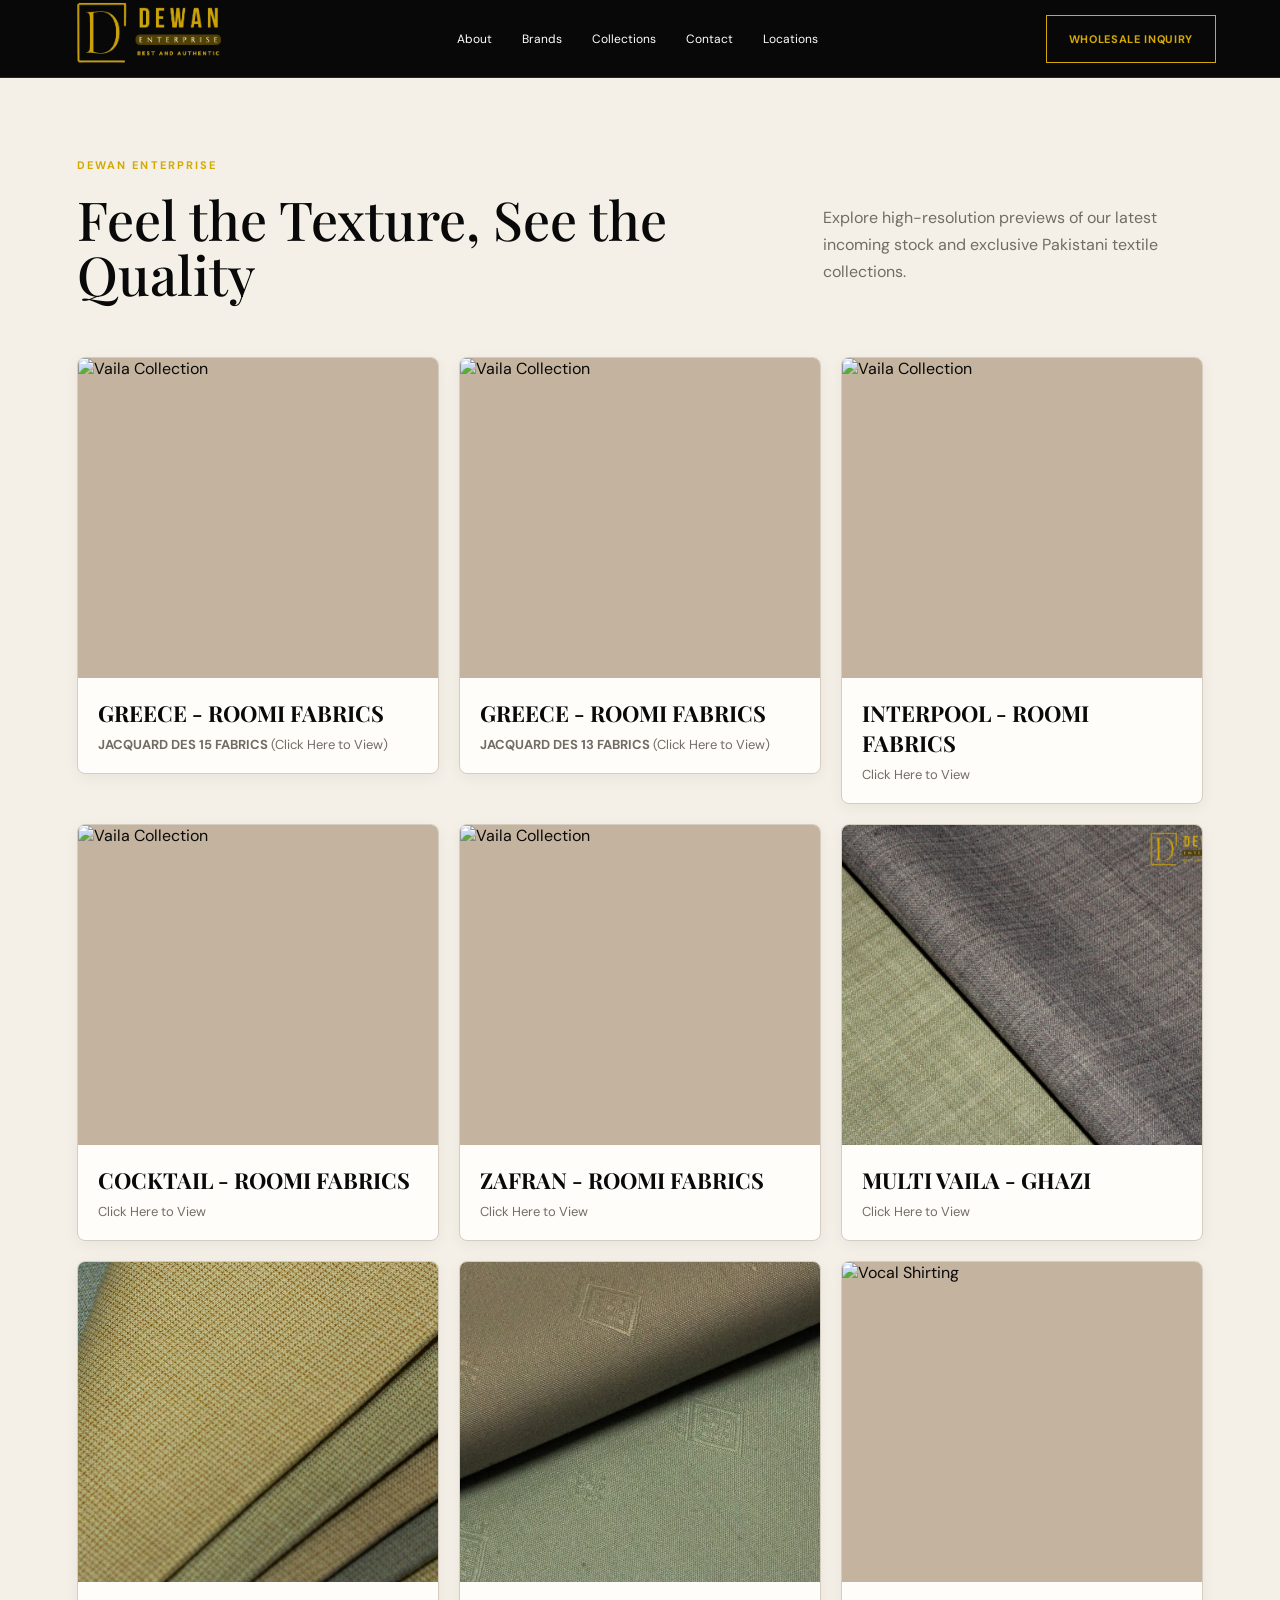
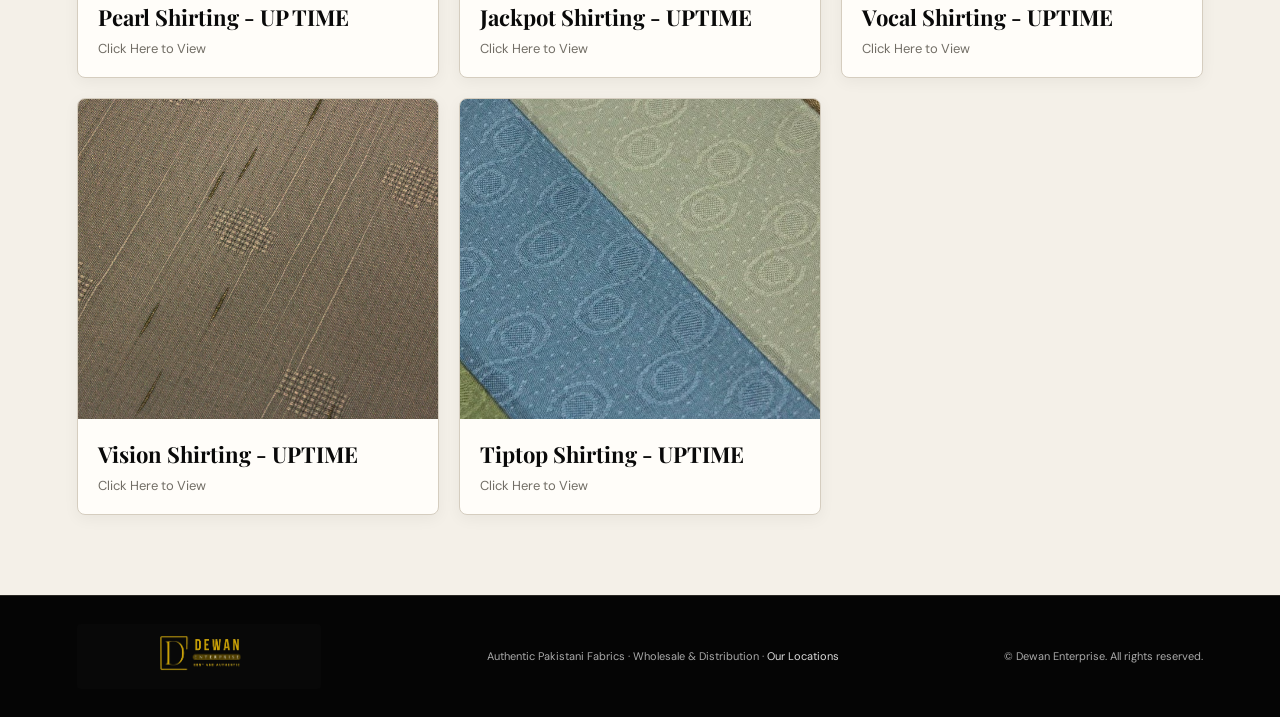
==== photos.html @ 215a7479 "Add files via upload" ====
<!DOCTYPE html>
<html lang="en">
<head>
<meta charset="UTF-8">
<meta name="viewport" content="width=device-width, initial-scale=1.0">
<title>Collection Photo Album | DEWAN ENTERPRISE</title>
<link rel="preconnect" href="https://fonts.googleapis.com">
<link rel="preconnect" href="https://fonts.gstatic.com" crossorigin>
<link href="https://fonts.googleapis.com/css2?family=DM+Sans:wght@400;500;600;700&family=Playfair+Display:wght@500;600&display=swap" rel="stylesheet">
<link rel="stylesheet" href="style.css">
<style>
  .photo-gallery-section {
    padding: 80px 6%;
    background: var(--paper);
    min-height: calc(100vh - 200px);
  }
  .photo-grid {
    display: grid;
    grid-template-columns: repeat(3, 1fr);
    gap: 20px;
    margin-top: 40px;
  }
  .photo-card {
    background: var(--white);
    border: 1px solid var(--line);
    border-radius: 8px;
    overflow: hidden;
    box-shadow: 0 4px 15px rgba(0,0,0,0.05);
    transition: transform 0.3s ease;
  }
  .photo-card:hover {
    transform: translateY(-4px);
  }
  .photo-container {
    width: 100%;
    height: 320px;
    overflow: hidden;
    position: relative;
    background: #c4b39e;
  }
  .photo-container img {
    width: 100%;
    height: 100%;
    object-fit: cover;
    transition: transform 0.5s ease;
  }
  .photo-card:hover .photo-container img {
    transform: scale(1.05);
  }
  .photo-info {
    padding: 20px;
  }
  .photo-info h3 {
    font-family: "Playfair Display", serif;
    font-size: 22px;
    margin: 0 0 8px;
    color: var(--ink);
  }
  .photo-info p {
    font-size: 13px;
    color: var(--muted);
    margin: 0;
  }
  @media(max-width: 850px) {
    .photo-grid {
      grid-template-columns: 1fr 1fr;
    }
  }
  @media(max-width: 520px) {
    .photo-grid {
      grid-template-columns: 1fr;
    }
  }
</style>
</head>
<body>

<header class="nav">
  <a class="brand" href="index.html"><img src="dewan-logo.png" alt="Dewan Enterprise" style="height: 180px;"></a>
  <nav>
    <a href="index.html#about">About</a>
    <a href="index.html#brands">Brands</a>
    <a href="index.html#collections">Collections</a>
    <a href="index.html#contact">Contact</a>
    <a href="index.html#locations">Locations</a>
  </nav>
  <a class="nav-btn women-btn" href="index.html#contact">Wholesale Inquiry</a>
  <button class="menu" aria-label="Open menu">☰</button>
</header>

<main class="photo-gallery-section">
  <div class="section-head">
    <div>
      <p class="eyebrow">DEWAN ENTERPRISE</p>
      <h2>Feel the Texture, See the Quality</h2>
    </div>
    <p>Explore high-resolution previews of our latest incoming stock and exclusive Pakistani textile collections.</p>
  </div>

  <div class="photo-grid">


    <a href="https://www.facebook.com/share/p/1GxtsASLrL/" target="_blank" rel="noopener" class="photo-card-link">
  <div class="photo-card">
    <div class="photo-container">
      <img src="greece des 15.png" alt="Vaila Collection">
    </div>
    <div class="photo-info">
      <h3>GREECE - ROOMI FABRICS</h3>
      <p><b>JACQUARD DES 15 FABRICS</b> (Click Here to View)</p>
    </div>
  </div>
</a>

         <!-- Photo Item 1 -->
<a href="https://www.facebook.com/share/p/1GxtsASLrL/" target="_blank" rel="noopener" class="photo-card-link">
  <div class="photo-card">
    <div class="photo-container">
      <img src="greece des 13.png" alt="Vaila Collection">
    </div>
    <div class="photo-info">
      <h3>GREECE - ROOMI FABRICS</h3>
      <p><b>JACQUARD DES 13 FABRICS</b> (Click Here to View)</p>
    </div>
  </div>
</a>

     <!-- Photo Item 1 -->
<a href="https://www.facebook.com/share/p/1DWTEoLNBA/" target="_blank" rel="noopener" class="photo-card-link">
  <div class="photo-card">
    <div class="photo-container">
      <img src="interpool.png" alt="Vaila Collection">
    </div>
    <div class="photo-info">
      <h3>INTERPOOL - ROOMI FABRICS</h3>
      <p>Click Here to View</p>
    </div>
  </div>
</a>

     <!-- Photo Item 1 -->
<a href="https://www.facebook.com/share/p/1DWTEoLNBA/" target="_blank" rel="noopener" class="photo-card-link">
  <div class="photo-card">
    <div class="photo-container">
      <img src="cocktail.png" alt="Vaila Collection">
    </div>
    <div class="photo-info">
      <h3>COCKTAIL - ROOMI FABRICS</h3>
      <p>Click Here to View</p>
    </div>
  </div>
</a>


    <!-- Photo Item 1 -->
<a href="https://www.facebook.com/share/p/19i4uq1xw4/" target="_blank" rel="noopener" class="photo-card-link">
  <div class="photo-card">
    <div class="photo-container">
      <img src="zafran.png" alt="Vaila Collection">
    </div>
    <div class="photo-info">
      <h3>ZAFRAN - ROOMI FABRICS</h3>
      <p>Click Here to View</p>
    </div>
  </div>
</a>

    <!-- Photo Item 1 -->
<a href="https://www.facebook.com/share/p/1QkZ2835zs/" target="_blank" rel="noopener" class="photo-card-link">
  <div class="photo-card">
    <div class="photo-container">
      <img src="Vaila 13.png" alt="Vaila Collection">
    </div>
    <div class="photo-info">
      <h3>MULTI VAILA - GHAZI</h3>
      <p>Click Here to View</p>
    </div>
  </div>
</a>
    <!-- Photo Item 2 -->
<a href="https://www.facebook.com/share/p/1Dug1Wk8YZ/" target="_blank" rel="noopener" class="photo-card-link">     
    <div class="photo-card">
      <div class="photo-container">
        <img src="Pearl 7.png" alt="Pearl Shirting">
      </div>
      <div class="photo-info">
        <h3>Pearl Shirting - UP TIME</h3>
        <p>Click Here to View</p>
      </div>
    </div>
</a>    


    <!-- Photo Item 3 -->
<a href="https://www.facebook.com/share/p/1CEDGUFzSy/" target="_blank" rel="noopener" class="photo-card-link">    
    <div class="photo-card">
      <div class="photo-container">
        <img src="jackpot.jpg" alt="Jackpot Shirting">
      </div>
      <div class="photo-info">
        <h3>Jackpot Shirting - UPTIME</h3>
        <p>Click Here to View</p>
      </div>
    </div>
</a>  


    <!-- Photo Item 4 -->
<a href="https://www.facebook.com/share/p/1EqZQXg1Lo/" target="_blank" rel="noopener" class="photo-card-link">  
    <div class="photo-card">
      <div class="photo-container">
        <img src="Vocal.jpg" alt="Vocal Shirting">
      </div>
      <div class="photo-info">
        <h3>Vocal Shirting - UPTIME</h3>
        <p>Click Here to View</p>
      </div>
    </div>
</a> 


    <!-- Photo Item 5 -->
<a href="https://www.facebook.com/share/p/1DpawPAc8u/" target="_blank" rel="noopener" class="photo-card-link">
    <div class="photo-card">
      <div class="photo-container">
        <img src="vs 7.png" alt="Vision Shirting">
      </div>
      <div class="photo-info">
        <h3>Vision Shirting - UPTIME</h3>
        <p>Click Here to View</p>
      </div>
    </div>
</a>  


    <!-- Photo Item 6 -->
<a href="https://www.facebook.com/share/p/19mMLnE2Tw/" target="_blank" rel="noopener" class="photo-card-link">   
    <div class="photo-card">
      <div class="photo-container">
        <img src="tiptop.jpg" alt="Tiptop Shirting">
      </div>
      <div class="photo-info">
        <h3>Tiptop Shirting - UPTIME</h3>
        <p>Click Here to View</p>
      </div>
    </div>
</a>      
  </div>
</main>

<footer>
  <div class="footer-brand"><img src="dewan-logo.png" alt="Dewan Enterprise" style="width: 220px;"></div>
  <p>Authentic Pakistani Fabrics · Wholesale & Distribution · <a href="index.html#locations">Our Locations</a></p>
  <p>© Dewan Enterprise. All rights reserved.</p>
</footer>

<script>
const menu=document.querySelector(".menu"), nav=document.querySelector("nav");
menu.addEventListener("click",()=>nav.classList.toggle("open"));
document.querySelectorAll("nav a").forEach(a=>a.addEventListener("click",()=>nav.classList.remove("open")));
</script>
</body>
</html>
---- style.css ----
:root{--ink:#090909;--gold:#d4a900;--gold2:#9b7600;--paper:#f4f0e8;--muted:#716d65;--line:#d5cdbf;--white:#fffdf9}*{box-sizing:border-box}html{scroll-behavior:smooth}body{margin:0;background:var(--paper);color:var(--ink);font-family:"DM Sans",sans-serif}a{text-decoration:none;color:inherit}.nav{height:78px;padding:0 5%;display:flex;align-items:center;justify-content:space-between;border-bottom:1px solid #292722;background:#080808;color:#fff;position:sticky;top:0;z-index:20}.brand img{width:165px;height:58px;object-fit:contain}.nav nav{display:flex;gap:30px;font-size:12px}.nav nav a:hover{color:var(--gold)}.nav-btn{padding:13px 20px;border:1px solid var(--gold);font-size:11px;font-weight:700;letter-spacing:.04em;color:var(--gold)}.menu{display:none;border:0;background:none;color:#fff;font-size:22px}.hero{min-height:calc(100vh - 78px);position:relative;overflow:hidden;background:#050505;color:#fff;display:flex;align-items:center}.hero-image{position:absolute;inset:0}.hero-image img{width:100%;height:100%;object-fit:cover;object-position:center}.hero-overlay{position:absolute;inset:0;background:linear-gradient(90deg,rgba(0,0,0,.88) 0%,rgba(0,0,0,.7) 35%,rgba(0,0,0,.18) 72%,rgba(0,0,0,.15) 100%)}.hero-copy{position:relative;z-index:2;width:52%;padding:7% 0 7% 8%;max-width:780px}.eyebrow{font-size:11px;letter-spacing:.19em;font-weight:700;color:var(--gold);margin:0 0 20px}.hero h1{font-family:"Playfair Display",serif;font-weight:500;font-size:clamp(54px,6.5vw,94px);line-height:.92;margin:0 0 25px;text-transform:uppercase}.hero h1 span{color:var(--gold)}.lead{max-width:590px;font-size:17px;line-height:1.7;color:#d7d3cc}.actions{display:flex;gap:12px;margin:35px 0}.btn{padding:14px 21px;border:1px solid var(--gold);font-size:11px;font-weight:700;letter-spacing:.04em}.btn.primary{background:var(--gold);color:#080808}.btn.ghost{color:#fff;background:transparent}.trust{display:flex;gap:22px;flex-wrap:wrap;color:#ddd8d0;font-size:10px;text-transform:uppercase;letter-spacing:.08em}.trust span:before{content:"•";color:var(--gold);margin-right:8px}.marquee{background:#080808;color:#fff;border-top:1px solid #382c0a;border-bottom:1px solid #382c0a;padding:17px 6%;display:flex;justify-content:space-between;gap:20px;overflow:hidden;font-size:10px;letter-spacing:.18em}.section{padding:110px 6%}.about{display:grid;grid-template-columns:1fr 1fr;gap:12%;background:var(--white)}h2{font-family:"Playfair Display",serif;font-size:clamp(38px,4.2vw,62px);font-weight:500;line-height:1.02;margin:0;max-width:750px}.about-text p{font-size:17px;line-height:1.8;color:var(--muted);max-width:610px}.text-link{display:inline-block;margin-top:20px;font-size:13px;font-weight:700;border-bottom:1px solid var(--gold);padding-bottom:5px}.brands{background:var(--paper)}.section-head{display:flex;justify-content:space-between;align-items:end;gap:60px;margin-bottom:55px}.section-head>p{max-width:380px;color:var(--muted);line-height:1.7}.brand-grid{display:grid;grid-template-columns:repeat(4,1fr);border-top:1px solid var(--line);border-left:1px solid var(--line)}.brand-grid article{min-height:270px;padding:32px;border-right:1px solid var(--line);border-bottom:1px solid var(--line)}.brand-mark{height:100px;display:flex;align-items:center;justify-content:center;gap:5px;flex-direction:column;text-align:center;font-family:"Playfair Display";font-size:28px;color:var(--gold2);border-bottom:1px solid var(--line);margin-bottom:25px}.brand-mark small{font-family:"DM Sans";font-size:8px;line-height:1.35;letter-spacing:.15em}.brand-grid h3{margin:0 0 8px;font-size:16px}.brand-grid p{font-size:13px;line-height:1.6;color:var(--muted)}.collections{background:var(--white)}.collection-grid{display:grid;grid-template-columns:repeat(3,1fr);gap:18px}.product{min-height:240px;position:relative;overflow:hidden;background:#c4b39e}.product:before{content:"";position:absolute;inset:0;background:repeating-linear-gradient(115deg,rgba(255,255,255,.22) 0 2px,transparent 2px 11px),linear-gradient(145deg,#9d886e,#ded2c0 52%,#897258);transition:transform .6s}.p2:before{background:repeating-linear-gradient(80deg,rgba(255,255,255,.2) 0 3px,transparent 3px 14px),linear-gradient(145deg,#d4c5b0,#9c8a72 52%,#e0d7ca)}.p3:before{background:repeating-linear-gradient(105deg,rgba(255,255,255,.24) 0 2px,transparent 2px 12px),linear-gradient(145deg,#8c7962,#cbbca7 55%,#a38d73)}.product:hover:before{transform:scale(1.06)}.product-info{position:absolute;left:0;right:0;bottom:0;padding:30px;color:#fff;background:linear-gradient(transparent,rgba(10,8,6,.88))}.product-info small{font-size:9px;letter-spacing:.15em}.product-info h3{font-family:"Playfair Display";font-size:38px;margin:8px 0}.product-info p{font-size:12px}.product-info a{font-size:12px;font-weight:700;border-bottom:1px solid #fff}.why{display:grid;grid-template-columns:.8fr 1.2fr;gap:9%;background:#ded4c5}.features{display:grid;grid-template-columns:1fr 1fr;gap:0;border-top:1px solid #bdb2a2}.features div{padding:30px 20px 35px 0;border-bottom:1px solid #bdb2a2}.features div:nth-child(odd){padding-right:40px;border-right:1px solid #bdb2a2}.features div:nth-child(even){padding-left:40px}.features b{font-size:11px;color:var(--gold2)}.features h3{font-size:18px;margin:18px 0 8px}.features p{font-size:13px;line-height:1.65;color:var(--muted)}.cta{padding:90px 6%;display:grid;grid-template-columns:1.3fr .7fr;gap:8%;background:#080808;color:#fff}.cta .eyebrow{color:var(--gold)}.cta h2{max-width:700px}.cta p:not(.eyebrow){color:#bdb8b0;line-height:1.7;max-width:650px}.contact-box{display:flex;flex-direction:column;justify-content:center;gap:12px}.contact-btn{background:var(--gold);color:#080808;padding:16px 20px;text-align:center;font-size:12px;font-weight:700}.contact-btn.alt{background:transparent;color:#fff;border:1px solid var(--gold)}.contact-note{font-size:10px!important;color:#888!important}.footer-brand img{width:150px;height:52px;object-fit:contain}.footer-brand{background:#080808;padding:5px 12px;border-radius:4px}footer{padding:28px 6%;display:flex;justify-content:space-between;align-items:center;gap:20px;font-size:11px;color:#aaa;background:#050505;border-top:1px solid #292722}footer p{margin:0}


/* Locations */
.locations{background:var(--paper)}
.location-grid{display:grid;grid-template-columns:1fr 1fr;gap:18px}
.location-card{padding:42px;background:var(--white);border:1px solid var(--line);min-height:290px;position:relative}
.location-card:before{content:"";position:absolute;top:0;left:0;width:58px;height:2px;background:var(--gold)}
.location-label{font-size:10px;letter-spacing:.18em;font-weight:700;color:var(--gold2);margin:0 0 20px}
.location-card h3{font-family:"Playfair Display",serif;font-size:34px;font-weight:500;margin:0 0 18px}
.location-card>p:not(.location-label){font-size:15px;line-height:1.8;color:var(--muted);margin:0}
.location-contact{display:flex;flex-direction:column;gap:8px;margin-top:24px;padding-top:20px;border-top:1px solid var(--line)}
.location-contact a{font-size:13px;color:var(--ink);font-weight:600}
.location-contact a:hover{color:var(--gold2)}
footer a{color:#ddd}
footer a:hover{color:var(--gold)}
@media(max-width:850px){.nav{height:68px}.nav nav{display:none;position:absolute;top:68px;left:0;right:0;background:#080808;padding:22px 6%;flex-direction:column;border-bottom:1px solid #382c0a}.nav nav.open{display:flex}.nav-btn{display:none}.menu{display:block}.hero{min-height:680px}.hero-image img{object-position:60% center}.hero-overlay{background:linear-gradient(90deg,rgba(0,0,0,.93),rgba(0,0,0,.55))}.hero-copy{width:85%;padding:70px 6%}.section{padding:75px 6%}.brand-grid{grid-template-columns:1fr 1fr}.collection-grid,.about,.why,.cta,.location-grid{grid-template-columns:1fr}.product{min-height:480px}.section-head{display:block}.section-head>p{margin-top:25px}.why{gap:50px}.cta{gap:45px}.women-inner{padding:35px 28px;flex-direction:column;align-items:flex-start}.women-btn{width:100%;text-align:center}footer{flex-direction:column;align-items:flex-start}}@media(max-width:520px){.brand img{width:135px}.hero{min-height:640px}.hero h1{font-size:49px}.hero-copy{width:100%;padding:55px 6%}.lead{font-size:15px}.brand-grid{grid-template-columns:1fr}.marquee{justify-content:flex-start;flex-wrap:wrap}.trust{gap:12px}.features{grid-template-columns:1fr}.features div:nth-child(odd){border-right:0;padding-right:0}.features div:nth-child(even){padding-left:0}.actions{flex-wrap:wrap}}
.wholesale-btn:hover {
  background: var(--gold);
  color: #080808;
}
/* Separate Women Section */
.women-section{
  padding:75px 6%;
  background:#11100e;
  color:#fff;
  border-top:1px solid #382c0a;
  border-bottom:1px solid #382c0a;
}
.women-inner{
  max-width:1200px;
  margin:0 auto;
  padding:42px 48px;
  display:flex;
  align-items:center;
  justify-content:space-between;
  gap:45px;
  border:1px solid #5a4708;
  background:linear-gradient(135deg,#15130f,#090909);
}
.women-inner h2{
  font-size:clamp(34px,4vw,54px);
  color:#fff;
  margin:0 0 14px;
}
.women-inner>div>p:not(.eyebrow){
  max-width:600px;
  margin:0;
  color:#bdb8b0;
  line-height:1.7;
  font-size:14px;
}
.women-btn{
  flex-shrink:0;
  padding:16px 22px;
  border:1px solid var(--gold);
  color:var(--gold);
  font-size:11px;
  font-weight:700;
  letter-spacing:.06em;
  text-transform:uppercase;
  transition:all .25s ease;
}
.women-btn:hover{
  background:var(--gold);
  color:#080808;
}
.bold-eyebrow {
  font-weight: 900 !important;
  letter-spacing: 0.22em;
  -webkit-text-stroke: 0.4px var(--gold);
}

/* Centered & Larger Pill Button */
.video-btn-wrapper {
  display: flex;
  justify-content: center;
  align-items: center;
  margin: 50px auto 30px; /* Generous spacing top and bottom */
  width: 100%;
}

.collection-watch-btn {
  display: inline-flex;
  align-items: center;
  gap: 22px;
  background: #1c1a17;
  border: 1px solid #3d3527;
  border-radius: 60px; /* Fully rounded pill shape */
  padding: 16px 20px 16px 36px; /* Larger padding for a bigger pill */
  text-decoration: none;
  transition: all 0.3s ease;
  box-shadow: 0 8px 25px rgba(0, 0, 0, 0.25); /* Enhanced soft shadow */
}

.collection-watch-btn span {
  color: var(--gold);
  font-family: "DM Sans", sans-serif;
  font-size: 17px; /* Increased font size */
  font-weight: 700;
  line-height: 1.3;
  text-align: center; /* Centered multi-line text */
}

.arrow-circle {
  width: 52px; /* Scaled up circle button */
  height: 52px;
  background: #8b8373;
  border-radius: 50%;
  display: flex;
  align-items: center;
  justify-content: center;
  color: #1c1a17;
  flex-shrink: 0;
  transition: transform 0.3s ease, background 0.3s ease;
}

/* Hover State */
.collection-watch-btn:hover {
  background: #27241f;
  border-color: var(--gold);
  transform: translateY(-2px);
}

.collection-watch-btn:hover .arrow-circle {
  background: var(--gold);
  transform: translateX(4px);
}
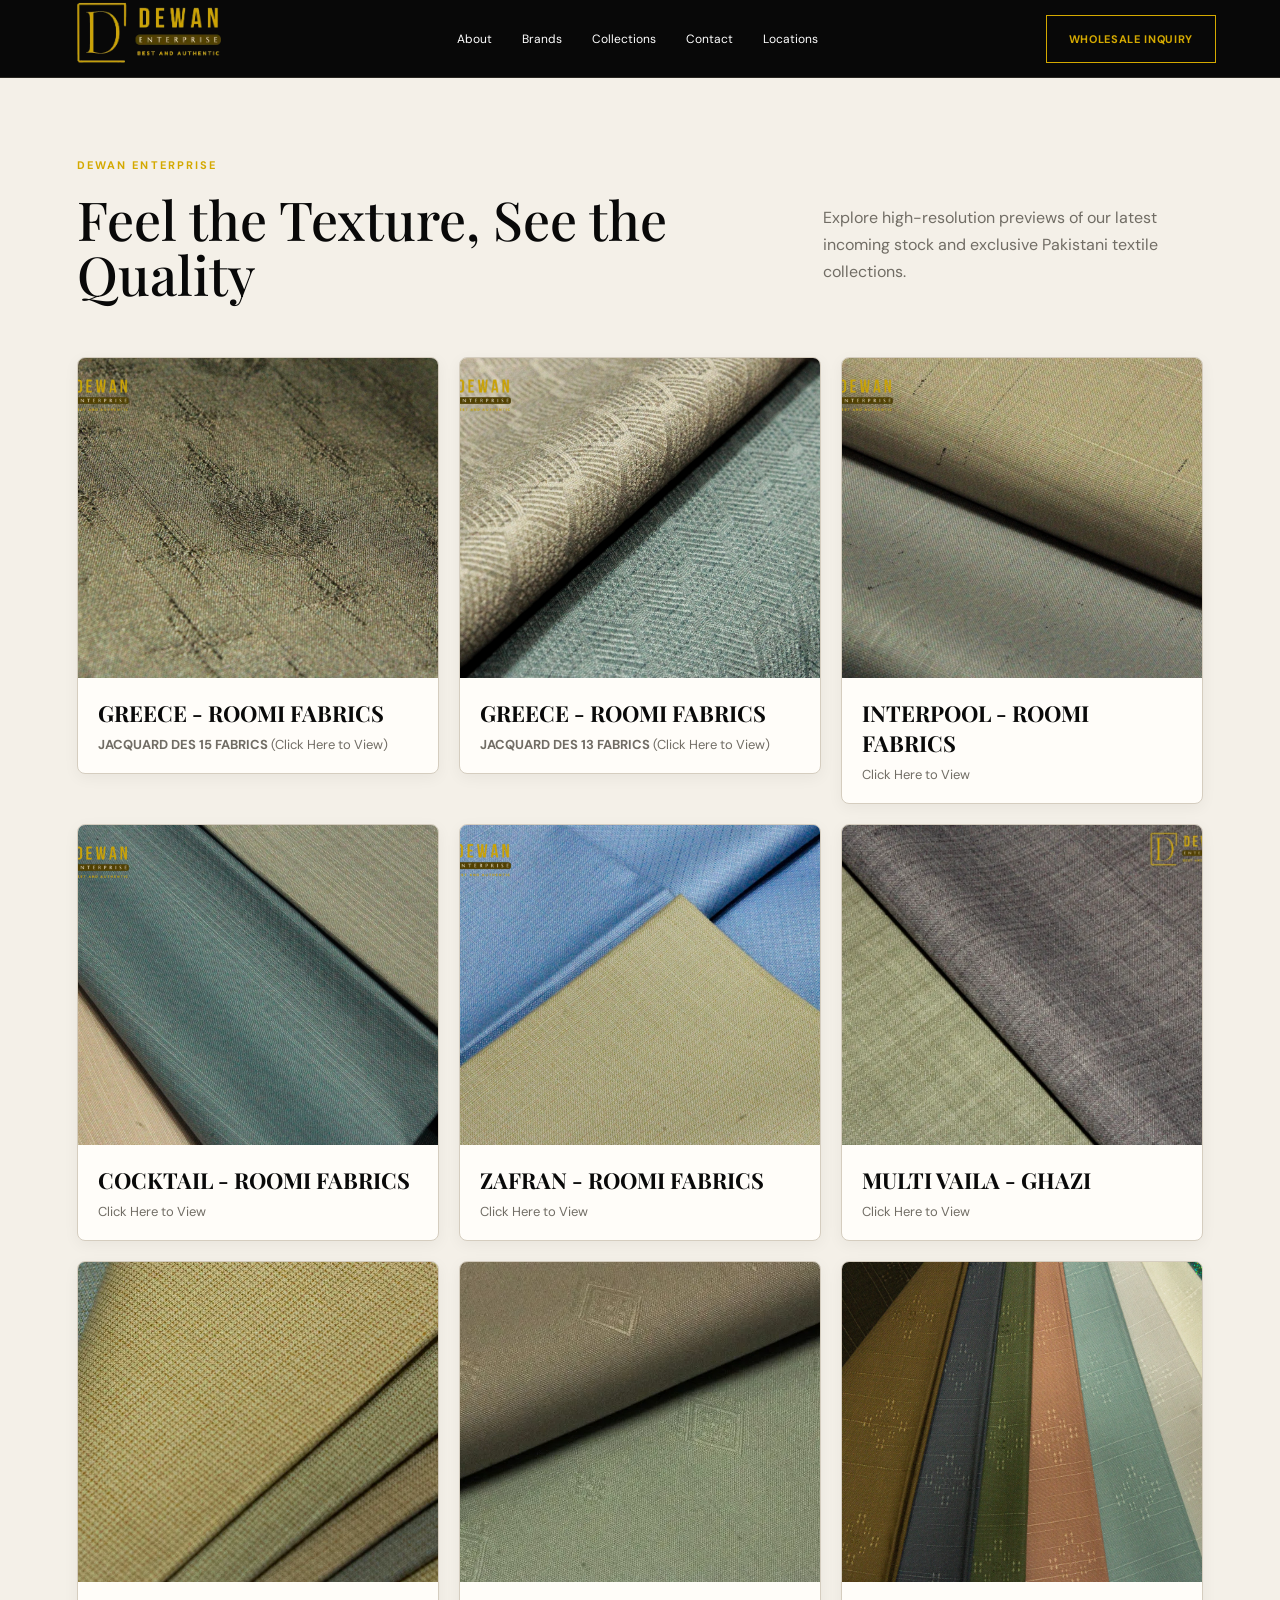
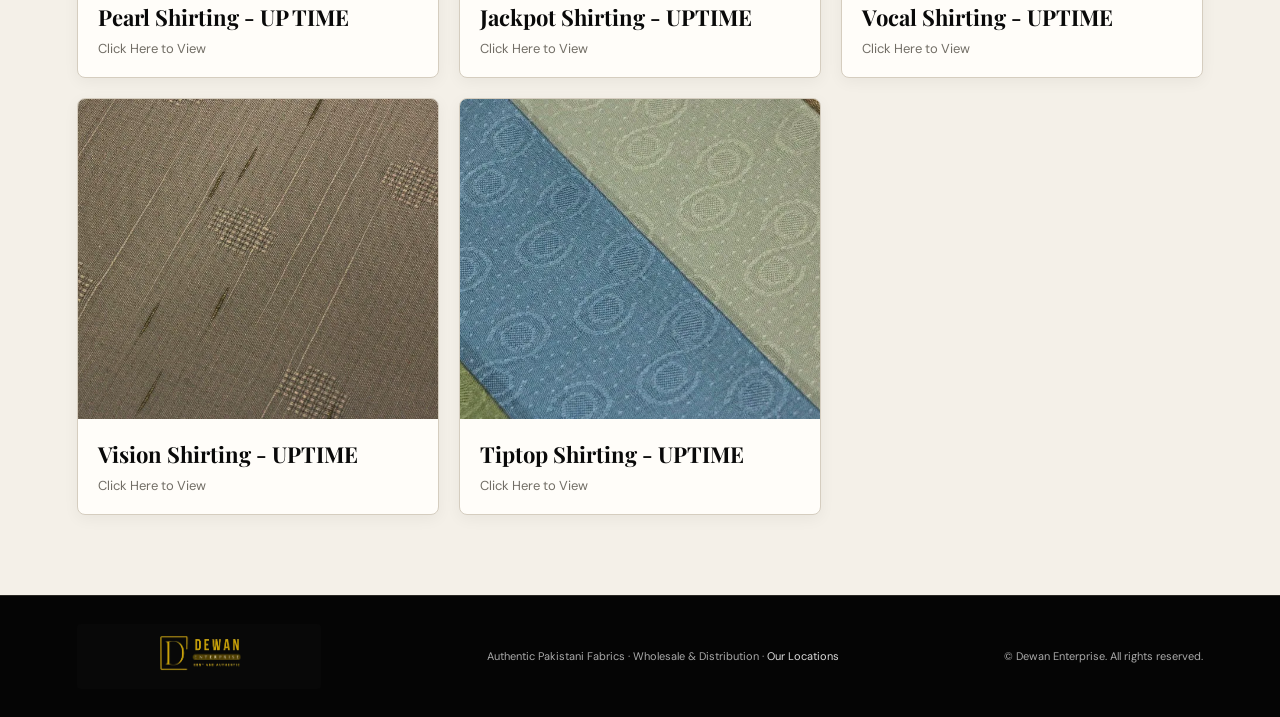
==== commit c41a0595: "Update photos.html Photos type changes" ====
--- a/photos.html
+++ b/photos.html
@@ -76,7 +76,7 @@
 <body>
 
 <header class="nav">
-  <a class="brand" href="index.html"><img src="dewan-logo.png" alt="Dewan Enterprise" style="height: 180px;"></a>
+  <a class="brand" href="index.html"><img src="dewan-logo.webp" alt="Dewan Enterprise" style="height: 180px;"></a>
   <nav>
     <a href="index.html#about">About</a>
     <a href="index.html#brands">Brands</a>
@@ -103,7 +103,7 @@
     <a href="https://www.facebook.com/share/p/1GxtsASLrL/" target="_blank" rel="noopener" class="photo-card-link">
   <div class="photo-card">
     <div class="photo-container">
-      <img src="greece des 15.png" alt="Vaila Collection">
+      <img src="greece des 15.webp" alt="Vaila Collection">
     </div>
     <div class="photo-info">
       <h3>GREECE - ROOMI FABRICS</h3>
@@ -116,7 +116,7 @@
 <a href="https://www.facebook.com/share/p/1GxtsASLrL/" target="_blank" rel="noopener" class="photo-card-link">
   <div class="photo-card">
     <div class="photo-container">
-      <img src="greece des 13.png" alt="Vaila Collection">
+      <img src="greece des 13.webp" alt="Vaila Collection">
     </div>
     <div class="photo-info">
       <h3>GREECE - ROOMI FABRICS</h3>
@@ -129,7 +129,7 @@
 <a href="https://www.facebook.com/share/p/1DWTEoLNBA/" target="_blank" rel="noopener" class="photo-card-link">
   <div class="photo-card">
     <div class="photo-container">
-      <img src="interpool.png" alt="Vaila Collection">
+      <img src="interpool.webp" alt="Vaila Collection">
     </div>
     <div class="photo-info">
       <h3>INTERPOOL - ROOMI FABRICS</h3>
@@ -142,7 +142,7 @@
 <a href="https://www.facebook.com/share/p/1DWTEoLNBA/" target="_blank" rel="noopener" class="photo-card-link">
   <div class="photo-card">
     <div class="photo-container">
-      <img src="cocktail.png" alt="Vaila Collection">
+      <img src="cocktail.webp" alt="Vaila Collection">
     </div>
     <div class="photo-info">
       <h3>COCKTAIL - ROOMI FABRICS</h3>
@@ -156,7 +156,7 @@
 <a href="https://www.facebook.com/share/p/19i4uq1xw4/" target="_blank" rel="noopener" class="photo-card-link">
   <div class="photo-card">
     <div class="photo-container">
-      <img src="zafran.png" alt="Vaila Collection">
+      <img src="zafran.webp" alt="Vaila Collection">
     </div>
     <div class="photo-info">
       <h3>ZAFRAN - ROOMI FABRICS</h3>
@@ -169,7 +169,7 @@
 <a href="https://www.facebook.com/share/p/1QkZ2835zs/" target="_blank" rel="noopener" class="photo-card-link">
   <div class="photo-card">
     <div class="photo-container">
-      <img src="Vaila 13.png" alt="Vaila Collection">
+      <img src="Vaila 13.webp" alt="Vaila Collection">
     </div>
     <div class="photo-info">
       <h3>MULTI VAILA - GHAZI</h3>
@@ -181,7 +181,7 @@
 <a href="https://www.facebook.com/share/p/1Dug1Wk8YZ/" target="_blank" rel="noopener" class="photo-card-link">     
     <div class="photo-card">
       <div class="photo-container">
-        <img src="Pearl 7.png" alt="Pearl Shirting">
+        <img src="Pearl 7.webp" alt="Pearl Shirting">
       </div>
       <div class="photo-info">
         <h3>Pearl Shirting - UP TIME</h3>
@@ -195,7 +195,7 @@
 <a href="https://www.facebook.com/share/p/1CEDGUFzSy/" target="_blank" rel="noopener" class="photo-card-link">    
     <div class="photo-card">
       <div class="photo-container">
-        <img src="jackpot.jpg" alt="Jackpot Shirting">
+        <img src="jackpot.webp" alt="Jackpot Shirting">
       </div>
       <div class="photo-info">
         <h3>Jackpot Shirting - UPTIME</h3>
@@ -209,7 +209,7 @@
 <a href="https://www.facebook.com/share/p/1EqZQXg1Lo/" target="_blank" rel="noopener" class="photo-card-link">  
     <div class="photo-card">
       <div class="photo-container">
-        <img src="Vocal.jpg" alt="Vocal Shirting">
+        <img src="Vocal.webp" alt="Vocal Shirting">
       </div>
       <div class="photo-info">
         <h3>Vocal Shirting - UPTIME</h3>
@@ -223,7 +223,7 @@
 <a href="https://www.facebook.com/share/p/1DpawPAc8u/" target="_blank" rel="noopener" class="photo-card-link">
     <div class="photo-card">
       <div class="photo-container">
-        <img src="vs 7.png" alt="Vision Shirting">
+        <img src="vs 7.webp" alt="Vision Shirting">
       </div>
       <div class="photo-info">
         <h3>Vision Shirting - UPTIME</h3>
@@ -237,7 +237,7 @@
 <a href="https://www.facebook.com/share/p/19mMLnE2Tw/" target="_blank" rel="noopener" class="photo-card-link">   
     <div class="photo-card">
       <div class="photo-container">
-        <img src="tiptop.jpg" alt="Tiptop Shirting">
+        <img src="tiptop.webp" alt="Tiptop Shirting">
       </div>
       <div class="photo-info">
         <h3>Tiptop Shirting - UPTIME</h3>
@@ -249,7 +249,7 @@
 </main>
 
 <footer>
-  <div class="footer-brand"><img src="dewan-logo.png" alt="Dewan Enterprise" style="width: 220px;"></div>
+  <div class="footer-brand"><img src="dewan-logo.webp" alt="Dewan Enterprise" style="width: 220px;"></div>
   <p>Authentic Pakistani Fabrics · Wholesale & Distribution · <a href="index.html#locations">Our Locations</a></p>
   <p>© Dewan Enterprise. All rights reserved.</p>
 </footer>
@@ -260,4 +260,4 @@
 document.querySelectorAll("nav a").forEach(a=>a.addEventListener("click",()=>nav.classList.remove("open")));
 </script>
 </body>
-</html>+</html>
--- a/style.css
+++ b/style.css
@@ -89,7 +89,7 @@
   border-radius: 60px; /* Fully rounded pill shape */
   padding: 16px 20px 16px 36px; /* Larger padding for a bigger pill */
   text-decoration: none;
-  transition: all 0.3s ease;
+  transition: all 0.5s ease;
   box-shadow: 0 8px 25px rgba(0, 0, 0, 0.25); /* Enhanced soft shadow */
 }
 
@@ -126,3 +126,76 @@
   background: var(--gold);
   transform: translateX(4px);
 }
+/* Collection Banner Styling */
+.collection-banner {
+  width: 100%;
+  min-height: 480px;
+  background-color: #6b624f; /* Matching muted dark olive background */
+  display: flex;
+  align-items: center;
+  justify-content: center;
+  position: relative;
+  padding: 40px 20px;
+  box-shadow: 0 10px 30px rgba(0, 0, 0, 0.15);
+}
+
+.banner-content {
+  text-align: center;
+  display: flex;
+  flex-direction: column;
+  align-items: center;
+  gap: 30px;
+  max-width: 900px;
+  width: 100%;
+}
+
+.banner-title {
+  font-family: "Playfair Display", serif;
+  font-size: clamp(32px, 4.5vw, 64px);
+  font-weight: 500;
+  color: #ffffff;
+  margin: 0;
+  line-height: 1.15;
+}
+
+.banner-btn {
+  display: inline-flex;
+  align-items: center;
+  justify-content: center;
+  gap: 14px;
+  background-color: #3b1816; /* Dark reddish-brown button color */
+  color: #d4a900; /* Gold font color */
+  padding: 16px 42px;
+  border-radius: 12px;
+  text-decoration: none;
+  font-family: "Playfair Display", serif; /* Changed to match your Playfair headings */
+  font-size: 26px; /* Adjusted size for the serif font */
+  font-weight: 600; /* Playfair weight */
+  letter-spacing: 0.08em;
+  transition: all 0.3s ease;
+}
+
+.banner-btn:hover {
+  background-color: #4a1f1d;
+  transform: translateY(-2px);
+  box-shadow: 0 8px 20px rgba(0, 0, 0, 0.3);
+}
+
+.banner-arrow {
+  color: #cda34f;
+  transition: transform 0.3s ease;
+}
+
+.banner-btn:hover .banner-arrow {
+  transform: translateX(6px);
+}
+
+@media (max-width: 768px) {
+  .collection-banner {
+    min-height: 360px;
+  }
+  .banner-btn {
+    font-size: 18px;
+    padding: 14px 30px;
+  }
+}
